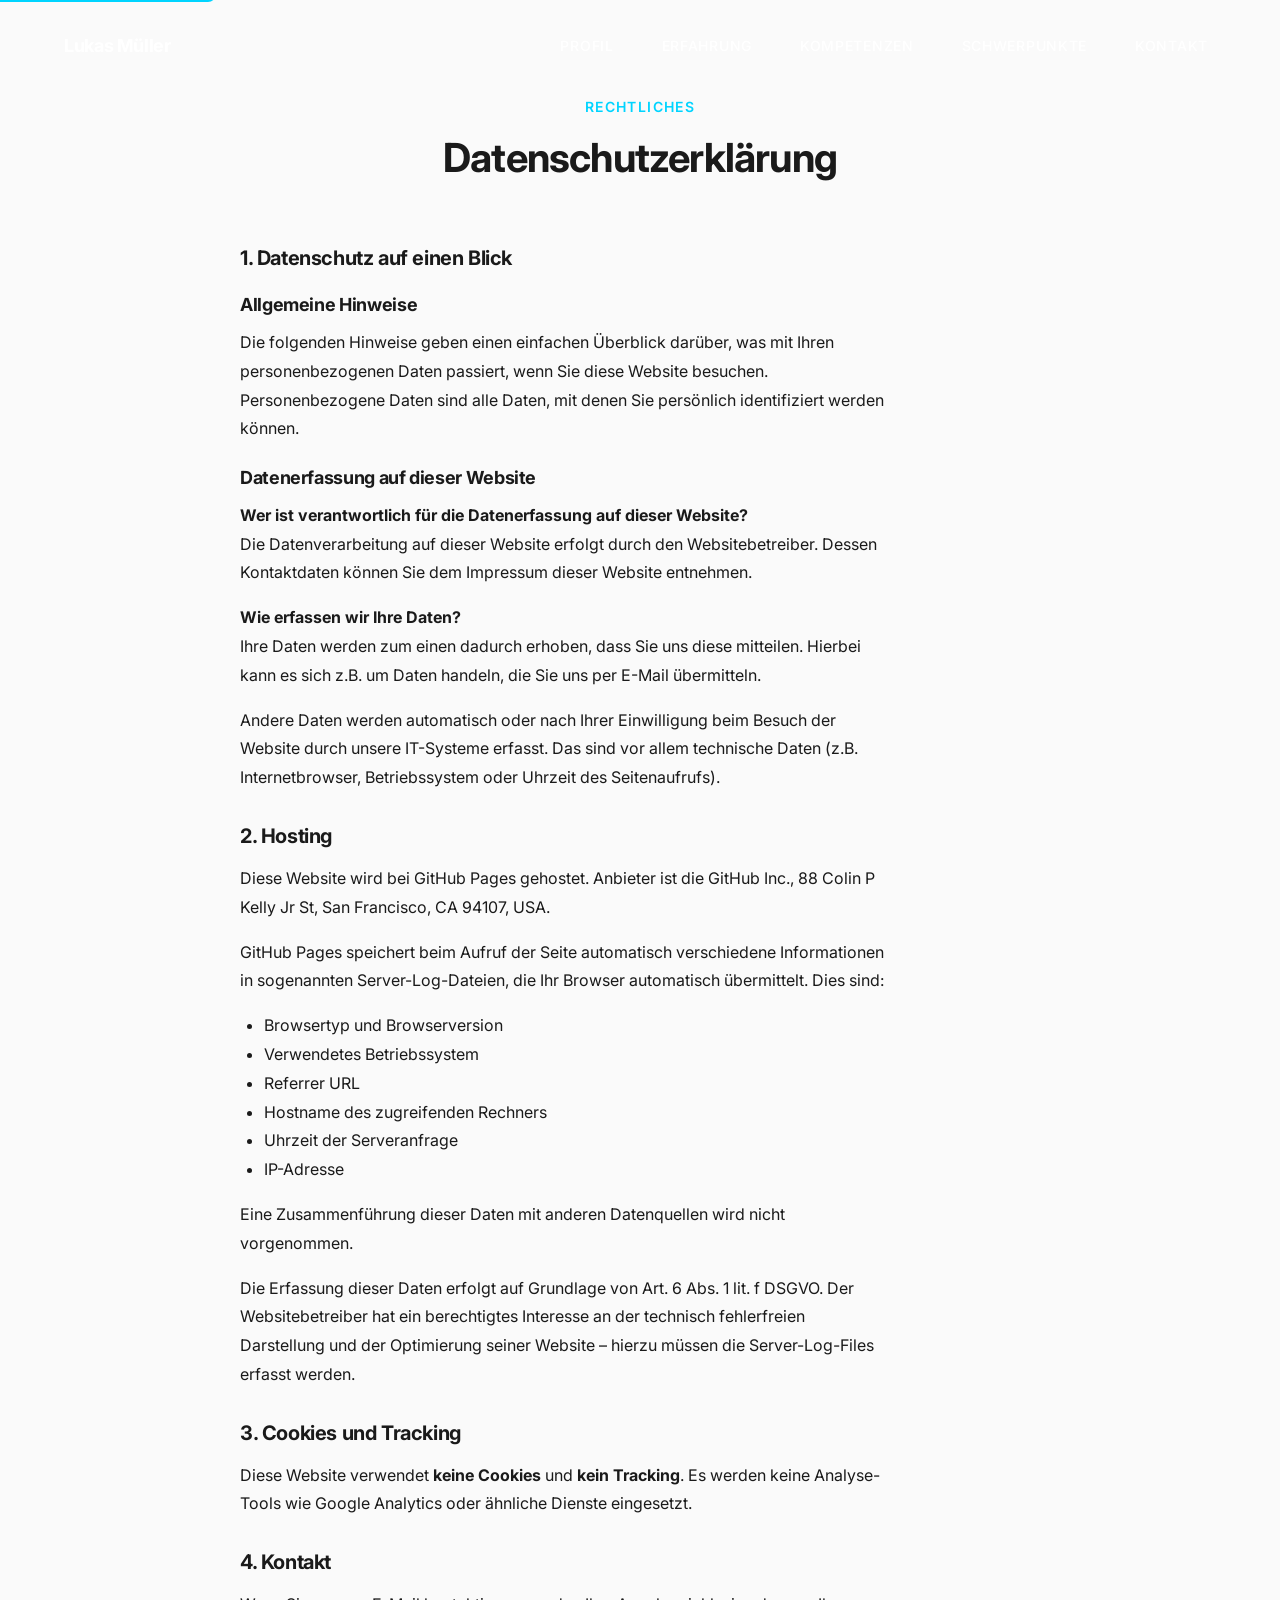
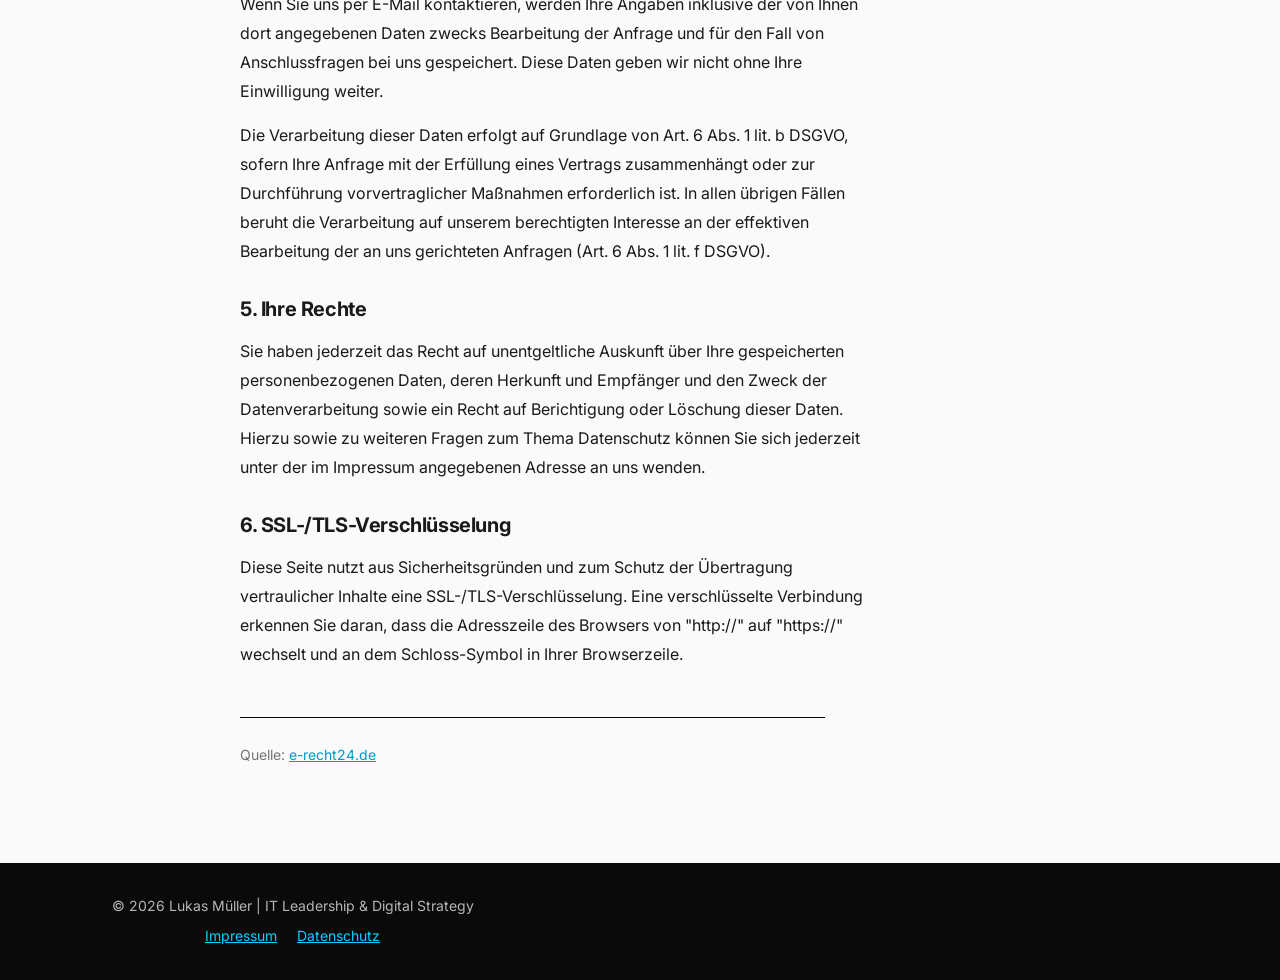
==== datenschutz.html @ f2d18e31 "Add: Impressum und Datenschutzerklärung mit Footer-Links" ====
<!DOCTYPE html>
<html lang="de">
<head>
  <meta charset="UTF-8">
  <meta name="viewport" content="width=device-width, initial-scale=1.0">
  <meta name="robots" content="noindex, follow">
  <title>Datenschutzerklärung | Lukas Müller</title>
  <link rel="preconnect" href="https://fonts.googleapis.com">
  <link rel="preconnect" href="https://fonts.gstatic.com" crossorigin>
  <link href="https://fonts.googleapis.com/css2?family=Inter:wght@300;400;500;600;700&display=swap" rel="stylesheet">
  <link rel="stylesheet" href="css/style.css">
</head>
<body>
  <a href="#main" class="skip-link">Zum Hauptinhalt springen</a>
  
  <!-- Navigation -->
  <nav class="nav" role="navigation" aria-label="Hauptnavigation">
    <div class="nav-container">
      <a href="index.html" class="nav-logo" aria-label="Lukas Müller - Zur Startseite">Lukas Müller</a>
      
      <button class="nav-toggle" aria-label="Menü öffnen" aria-expanded="false" aria-controls="nav-menu">
        <span></span>
        <span></span>
        <span></span>
      </button>
      
      <ul class="nav-links" id="nav-menu" role="menubar">
        <li role="none"><a href="index.html#about" role="menuitem">Profil</a></li>
        <li role="none"><a href="index.html#experience" role="menuitem">Erfahrung</a></li>
        <li role="none"><a href="index.html#skills" role="menuitem">Kompetenzen</a></li>
        <li role="none"><a href="index.html#projects" role="menuitem">Schwerpunkte</a></li>
        <li role="none"><a href="index.html#contact" role="menuitem">Kontakt</a></li>
      </ul>
    </div>
  </nav>

  <main id="main">
    <section class="section section-light" aria-labelledby="datenschutz-heading">
      <div class="section-container" style="max-width: 800px;">
        <div class="section-header reveal">
          <span class="section-label">Rechtliches</span>
          <h1 id="datenschutz-heading" class="section-title">Datenschutzerklärung</h1>
        </div>

        <div class="reveal" style="line-height: 1.8;">
          <h2 style="font-size: var(--font-size-xl); margin: var(--space-8) 0 var(--space-4);">1. Datenschutz auf einen Blick</h2>
          
          <h3 style="font-size: var(--font-size-lg); margin: var(--space-6) 0 var(--space-3);">Allgemeine Hinweise</h3>
          <p style="margin-bottom: var(--space-4);">
            Die folgenden Hinweise geben einen einfachen Überblick darüber, was mit Ihren personenbezogenen Daten passiert, wenn Sie diese Website besuchen. Personenbezogene Daten sind alle Daten, mit denen Sie persönlich identifiziert werden können.
          </p>

          <h3 style="font-size: var(--font-size-lg); margin: var(--space-6) 0 var(--space-3);">Datenerfassung auf dieser Website</h3>
          <p style="margin-bottom: var(--space-4);">
            <strong>Wer ist verantwortlich für die Datenerfassung auf dieser Website?</strong><br>
            Die Datenverarbeitung auf dieser Website erfolgt durch den Websitebetreiber. Dessen Kontaktdaten können Sie dem Impressum dieser Website entnehmen.
          </p>
          
          <p style="margin-bottom: var(--space-4);">
            <strong>Wie erfassen wir Ihre Daten?</strong><br>
            Ihre Daten werden zum einen dadurch erhoben, dass Sie uns diese mitteilen. Hierbei kann es sich z.B. um Daten handeln, die Sie uns per E-Mail übermitteln.
          </p>
          
          <p style="margin-bottom: var(--space-4);">
            Andere Daten werden automatisch oder nach Ihrer Einwilligung beim Besuch der Website durch unsere IT-Systeme erfasst. Das sind vor allem technische Daten (z.B. Internetbrowser, Betriebssystem oder Uhrzeit des Seitenaufrufs).
          </p>

          <h2 style="font-size: var(--font-size-xl); margin: var(--space-8) 0 var(--space-4);">2. Hosting</h2>
          
          <p style="margin-bottom: var(--space-4);">
            Diese Website wird bei GitHub Pages gehostet. Anbieter ist die GitHub Inc., 88 Colin P Kelly Jr St, San Francisco, CA 94107, USA.
          </p>
          
          <p style="margin-bottom: var(--space-4);">
            GitHub Pages speichert beim Aufruf der Seite automatisch verschiedene Informationen in sogenannten Server-Log-Dateien, die Ihr Browser automatisch übermittelt. Dies sind:
          </p>
          
          <ul style="margin-left: var(--space-6); margin-bottom: var(--space-4);">
            <li>Browsertyp und Browserversion</li>
            <li>Verwendetes Betriebssystem</li>
            <li>Referrer URL</li>
            <li>Hostname des zugreifenden Rechners</li>
            <li>Uhrzeit der Serveranfrage</li>
            <li>IP-Adresse</li>
          </ul>
          
          <p style="margin-bottom: var(--space-4);">
            Eine Zusammenführung dieser Daten mit anderen Datenquellen wird nicht vorgenommen.
          </p>
          
          <p style="margin-bottom: var(--space-4);">
            Die Erfassung dieser Daten erfolgt auf Grundlage von Art. 6 Abs. 1 lit. f DSGVO. Der Websitebetreiber hat ein berechtigtes Interesse an der technisch fehlerfreien Darstellung und der Optimierung seiner Website – hierzu müssen die Server-Log-Files erfasst werden.
          </p>

          <h2 style="font-size: var(--font-size-xl); margin: var(--space-8) 0 var(--space-4);">3. Cookies und Tracking</h2>
          
          <p style="margin-bottom: var(--space-4);">
            Diese Website verwendet <strong>keine Cookies</strong> und <strong>kein Tracking</strong>. Es werden keine Analyse-Tools wie Google Analytics oder ähnliche Dienste eingesetzt.
          </p>

          <h2 style="font-size: var(--font-size-xl); margin: var(--space-8) 0 var(--space-4);">4. Kontakt</h2>
          
          <p style="margin-bottom: var(--space-4);">
            Wenn Sie uns per E-Mail kontaktieren, werden Ihre Angaben inklusive der von Ihnen dort angegebenen Daten zwecks Bearbeitung der Anfrage und für den Fall von Anschlussfragen bei uns gespeichert. Diese Daten geben wir nicht ohne Ihre Einwilligung weiter.
          </p>
          
          <p style="margin-bottom: var(--space-4);">
            Die Verarbeitung dieser Daten erfolgt auf Grundlage von Art. 6 Abs. 1 lit. b DSGVO, sofern Ihre Anfrage mit der Erfüllung eines Vertrags zusammenhängt oder zur Durchführung vorvertraglicher Maßnahmen erforderlich ist. In allen übrigen Fällen beruht die Verarbeitung auf unserem berechtigten Interesse an der effektiven Bearbeitung der an uns gerichteten Anfragen (Art. 6 Abs. 1 lit. f DSGVO).
          </p>

          <h2 style="font-size: var(--font-size-xl); margin: var(--space-8) 0 var(--space-4);">5. Ihre Rechte</h2>
          
          <p style="margin-bottom: var(--space-4);">
            Sie haben jederzeit das Recht auf unentgeltliche Auskunft über Ihre gespeicherten personenbezogenen Daten, deren Herkunft und Empfänger und den Zweck der Datenverarbeitung sowie ein Recht auf Berichtigung oder Löschung dieser Daten. Hierzu sowie zu weiteren Fragen zum Thema Datenschutz können Sie sich jederzeit unter der im Impressum angegebenen Adresse an uns wenden.
          </p>

          <h2 style="font-size: var(--font-size-xl); margin: var(--space-8) 0 var(--space-4);">6. SSL-/TLS-Verschlüsselung</h2>
          
          <p style="margin-bottom: var(--space-4);">
            Diese Seite nutzt aus Sicherheitsgründen und zum Schutz der Übertragung vertraulicher Inhalte eine SSL-/TLS-Verschlüsselung. Eine verschlüsselte Verbindung erkennen Sie daran, dass die Adresszeile des Browsers von "http://" auf "https://" wechselt und an dem Schloss-Symbol in Ihrer Browserzeile.
          </p>

          <p style="margin-top: var(--space-12); padding-top: var(--space-6); border-top: 1px solid var(--color-bg-dark); font-size: var(--font-size-sm); color: var(--color-text-light-muted);">
            Quelle: <a href="https://www.e-recht24.de" target="_blank" rel="noopener noreferrer" style="color: var(--color-accent-dark);">e-recht24.de</a>
          </p>
        </div>
      </div>
    </section>
  </main>

  <!-- Footer -->
  <footer class="footer" role="contentinfo">
    <div class="container">
      <p>&copy; 2026 Lukas Müller | IT Leadership & Digital Strategy</p>
      <p style="margin-top: var(--space-2); font-size: var(--font-size-sm);">
        <a href="impressum.html" style="color: var(--color-accent); margin-right: var(--space-4);">Impressum</a>
        <a href="datenschutz.html" style="color: var(--color-accent);">Datenschutz</a>
      </p>
    </div>
  </footer>

  <script src="js/main.js"></script>
</body>
</html>
---- css/style.css ----
/**
 * Lukas Müller - Personal Website
 * Premium Tech Leadership Design
 * Dark/Light Mode, Scroll Animations, Modern Typography
 * No external dependencies
 */

/* === CSS VARIABLES & DESIGN TOKENS === */
:root {
  /* Colors - Dark Mode (Default Hero) */
  --color-bg-dark: #0a0a0a;
  --color-bg-dark-elevated: #141414;
  --color-text-dark: #ffffff;
  --color-text-dark-muted: rgba(255, 255, 255, 0.7);
  
  /* Colors - Light Mode (Content) */
  --color-bg-light: #fafafa;
  --color-bg-light-elevated: #ffffff;
  --color-text-light: #1a1a1a;
  --color-text-light-muted: rgba(26, 26, 26, 0.6);
  
  /* Accent Colors */
  --color-accent: #00d4ff;
  --color-accent-dark: #0099cc;
  --color-accent-light: #66e0ff;
  
  /* Gradients */
  --gradient-hero: linear-gradient(135deg, #0a0a0a 0%, #1a1a2e 50%, #0a0a0a 100%);
  --gradient-accent: linear-gradient(135deg, #00d4ff 0%, #0099cc 100%);
  
  /* Typography */
  --font-primary: 'Inter', -apple-system, BlinkMacSystemFont, 'Segoe UI', system-ui, sans-serif;
  --font-mono: 'JetBrains Mono', 'Fira Code', monospace;
  
  --font-size-xs: 0.75rem;
  --font-size-sm: 0.875rem;
  --font-size-base: 1rem;
  --font-size-lg: 1.125rem;
  --font-size-xl: 1.25rem;
  --font-size-2xl: 1.5rem;
  --font-size-3xl: 2rem;
  --font-size-4xl: 2.5rem;
  --font-size-5xl: 3.5rem;
  --font-size-6xl: 4.5rem;
  
  --font-weight-light: 300;
  --font-weight-regular: 400;
  --font-weight-medium: 500;
  --font-weight-semibold: 600;
  --font-weight-bold: 700;
  
  /* Spacing */
  --space-1: 0.25rem;
  --space-2: 0.5rem;
  --space-3: 0.75rem;
  --space-4: 1rem;
  --space-5: 1.25rem;
  --space-6: 1.5rem;
  --space-8: 2rem;
  --space-10: 2.5rem;
  --space-12: 3rem;
  --space-16: 4rem;
  --space-20: 5rem;
  --space-24: 6rem;
  
  /* Animation */
  --transition-fast: 0.15s ease;
  --transition-base: 0.3s ease;
  --transition-slow: 0.5s ease;
  --transition-slower: 0.8s ease;
  
  /* Shadows */
  --shadow-sm: 0 1px 2px rgba(0, 0, 0, 0.1);
  --shadow-md: 0 4px 6px rgba(0, 0, 0, 0.1);
  --shadow-lg: 0 10px 15px rgba(0, 0, 0, 0.1);
  --shadow-xl: 0 20px 25px rgba(0, 0, 0, 0.15);
  --shadow-glow: 0 0 30px rgba(0, 212, 255, 0.3);
  
  /* Layout */
  --max-width: 1200px;
  --border-radius: 0.5rem;
  --border-radius-lg: 1rem;
}

/* === RESET & BASE === */
*, *::before, *::after {
  box-sizing: border-box;
  margin: 0;
  padding: 0;
}

html {
  scroll-behavior: smooth;
  font-size: 16px;
}

@media (prefers-reduced-motion: reduce) {
  html {
    scroll-behavior: auto;
  }
  
  *, *::before, *::after {
    animation-duration: 0.01ms !important;
    animation-iteration-count: 1 !important;
    transition-duration: 0.01ms !important;
  }
}

/* === SKIP LINK === */
.skip-link {
  position: absolute;
  top: -40px;
  left: 0;
  background: var(--color-accent);
  color: var(--color-bg-dark);
  padding: 8px;
  text-decoration: none;
  z-index: 10000;
  font-weight: var(--font-weight-semibold);
  border-radius: 0 0 var(--border-radius) 0;
}

.skip-link:focus {
  top: 0;
  outline: 3px solid var(--color-accent);
  outline-offset: 0;
}

body {
  font-family: var(--font-primary);
  font-size: var(--font-size-base);
  line-height: 1.6;
  color: var(--color-text-light);
  background: var(--color-bg-light);
  overflow-x: hidden;
}

/* === TYPOGRAPHY === */
h1, h2, h3, h4, h5, h6 {
  font-weight: var(--font-weight-bold);
  line-height: 1.2;
  letter-spacing: -0.02em;
}

h1 { font-size: var(--font-size-6xl); }
h2 { font-size: var(--font-size-4xl); }
h3 { font-size: var(--font-size-3xl); }
h4 { font-size: var(--font-size-2xl); }

p {
  max-width: 65ch;
}

/* === NAVIGATION === */
.nav {
  position: fixed;
  top: 0;
  left: 0;
  right: 0;
  z-index: 1000;
  padding: var(--space-6) 0;
  transition: var(--transition-base);
  background: transparent;
}

.nav.scrolled {
  background: rgba(10, 10, 10, 0.9);
  backdrop-filter: blur(10px);
  padding: var(--space-4) 0;
}

.nav-container {
  max-width: var(--max-width);
  margin: 0 auto;
  padding: 0 var(--space-6);
  display: flex;
  justify-content: space-between;
  align-items: center;
}

.nav-logo {
  font-size: var(--font-size-lg);
  font-weight: var(--font-weight-bold);
  color: var(--color-text-dark);
  text-decoration: none;
  letter-spacing: -0.02em;
  min-height: 44px;
  display: inline-flex;
  align-items: center;
}

.nav-logo:focus-visible {
  outline: 2px solid var(--color-accent);
  outline-offset: 2px;
  border-radius: 2px;
}

.nav-links {
  display: flex;
  gap: var(--space-8);
  list-style: none;
}

.nav-links a {
  color: var(--color-text-dark);
  text-decoration: none;
  font-weight: var(--font-weight-medium);
  font-size: var(--font-size-sm);
  text-transform: uppercase;
  letter-spacing: 0.05em;
  transition: var(--transition-fast);
  position: relative;
  min-height: 44px;
  display: inline-flex;
  align-items: center;
  padding: var(--space-2);
}

.nav-links a:focus-visible {
  outline: 2px solid var(--color-accent);
  outline-offset: 2px;
  border-radius: 2px;
}

.nav-links a::after {
  content: '';
  position: absolute;
  bottom: -4px;
  left: 0;
  width: 0;
  height: 2px;
  background: var(--color-accent);
  transition: var(--transition-base);
}

.nav-links a:hover {
  color: var(--color-text-dark);
}

.nav-links a:hover::after {
  width: 100%;
}

/* Mobile Menu */
.nav-toggle {
  display: none;
  background: none;
  border: none;
  cursor: pointer;
  padding: var(--space-2);
}

.nav-toggle span {
  display: block;
  width: 24px;
  height: 2px;
  background: var(--color-text-dark);
  margin: 5px 0;
  transition: var(--transition-fast);
}

/* === HERO SECTION === */
.hero {
  min-height: 100vh;
  display: flex;
  align-items: center;
  justify-content: center;
  background: var(--gradient-hero);
  color: var(--color-text-dark);
  position: relative;
  overflow: hidden;
}

.hero::before {
  content: '';
  position: absolute;
  top: 0;
  left: 0;
  right: 0;
  bottom: 0;
  background: radial-gradient(circle at 50% 50%, rgba(0, 212, 255, 0.1) 0%, transparent 50%);
  pointer-events: none;
}

.hero-wordcloud {
  position: absolute;
  top: 0;
  left: 0;
  width: 100%;
  height: 100%;
  z-index: 0;
  opacity: 0.7;
  pointer-events: none;
}

.hero-content {
  text-align: center;
  padding: var(--space-24) var(--space-6);
  position: relative;
  z-index: 2;
}

.hero-greeting {
  font-size: var(--font-size-lg);
  color: var(--color-accent);
  font-weight: var(--font-weight-medium);
  margin-bottom: var(--space-4);
  opacity: 0;
  transform: translateY(20px);
  animation: fadeInUp 0.8s ease forwards;
}

.hero-name {
  font-size: var(--font-size-6xl);
  font-weight: var(--font-weight-bold);
  margin-bottom: var(--space-4);
  opacity: 0;
  transform: translateY(20px);
  animation: fadeInUp 0.8s ease 0.2s forwards;
}

.hero-title {
  font-size: var(--font-size-2xl);
  color: var(--color-text-dark-muted);
  font-weight: var(--font-weight-light);
  margin-bottom: var(--space-8);
  opacity: 0;
  transform: translateY(20px);
  animation: fadeInUp 0.8s ease 0.4s forwards;
}

.hero-cta {
  display: flex;
  gap: var(--space-4);
  justify-content: center;
  opacity: 0;
  transform: translateY(20px);
  animation: fadeInUp 0.8s ease 0.6s forwards;
}

/* === BUTTONS === */
.btn {
  display: inline-flex;
  align-items: center;
  gap: var(--space-2);
  padding: var(--space-4) var(--space-8);
  border-radius: var(--border-radius);
  font-weight: var(--font-weight-semibold);
  font-size: var(--font-size-sm);
  text-decoration: none;
  cursor: pointer;
  transition: all var(--transition-base);
  border: none;
  position: relative;
  overflow: hidden;
}

.btn-primary {
  background: var(--gradient-accent);
  color: var(--color-bg-dark);
}

.btn-primary:hover {
  transform: translateY(-2px);
  box-shadow: var(--shadow-glow);
}

.btn-secondary {
  background: transparent;
  color: var(--color-text-dark);
  border: 2px solid rgba(255, 255, 255, 0.3);
}

.btn-secondary:hover {
  border-color: var(--color-accent);
  color: var(--color-accent);
}

.btn:focus-visible {
  outline: 3px solid var(--color-accent);
  outline-offset: 2px;
  transform: translateY(-2px);
}

.btn-primary:focus-visible {
  box-shadow: 0 0 0 3px var(--color-accent-light);
}

.btn-secondary:focus-visible {
  border-color: var(--color-accent);
  color: var(--color-accent);
  background: rgba(0, 212, 255, 0.1);
}

/* === SECTIONS === */
.section {
  padding: var(--space-24) var(--space-6);
  position: relative;
}

.section-dark {
  background: var(--color-bg-dark);
  color: var(--color-text-dark);
}

.section-dark h1,
.section-dark h2,
.section-dark h3,
.section-dark h4,
.section-dark h5,
.section-dark h6 {
  color: var(--color-text-dark);
}

.section-dark p,
.section-dark span:not(.section-label),
.section-dark div {
  color: var(--color-text-dark);
}

.section-dark a:not(.btn) {
  color: var(--color-accent);
}

.section-dark a:not(.btn):hover {
  color: var(--color-accent-light);
}

.section-light {
  background: var(--color-bg-light);
  color: var(--color-text-light);
}

.section-light h1,
.section-light h2,
.section-light h3,
.section-light h4,
.section-light h5,
.section-light h6 {
  color: var(--color-text-light);
}

.section-light p,
.section-light span:not(.section-label),
.section-light div {
  color: var(--color-text-light);
}

.section-light a:not(.btn) {
  color: var(--color-accent-dark);
}

.section-light a:not(.btn):hover {
  color: var(--color-accent);
}

.section-dark .section-subtitle {
  color: var(--color-text-dark-muted);
}

.section-light .section-subtitle {
  color: var(--color-text-light-muted);
}

.section-container {
  max-width: var(--max-width);
  margin: 0 auto;
}

.section-header {
  margin-bottom: var(--space-16);
  text-align: center;
}

.section-label {
  font-size: var(--font-size-sm);
  font-weight: var(--font-weight-semibold);
  text-transform: uppercase;
  letter-spacing: 0.1em;
  color: var(--color-accent);
  margin-bottom: var(--space-4);
  display: block;
}

.section-title {
  font-size: var(--font-size-4xl);
  margin-bottom: var(--space-4);
}

.section-subtitle {
  font-size: var(--font-size-lg);
  color: var(--color-text-light-muted);
  max-width: 600px;
  margin: 0 auto;
}

/* === REVEAL ANIMATIONS === */
.reveal {
  opacity: 0;
  transform: translateY(30px);
  transition: opacity 0.8s ease, transform 0.8s ease;
}

.reveal.active,
.no-js .reveal {
  opacity: 1;
  transform: translateY(0);
}

.reveal-left {
  opacity: 0;
  transform: translateX(-30px);
  transition: opacity 0.8s ease, transform 0.8s ease;
}

.reveal-left.active,
.no-js .reveal-left {
  opacity: 1;
  transform: translateX(0);
}

.reveal-right {
  opacity: 0;
  transform: translateX(30px);
  transition: opacity 0.8s ease, transform 0.8s ease;
}

.reveal-right.active,
.no-js .reveal-right {
  opacity: 1;
  transform: translateX(0);
}

/* === ABOUT SECTION === */
.about-grid {
  display: grid;
  grid-template-columns: 1fr 2fr;
  gap: var(--space-16);
  align-items: start;
}

.about-image {
  position: relative;
}

.about-image-placeholder {
  width: 100%;
  aspect-ratio: 1;
  background: var(--color-bg-dark-elevated);
  border-radius: var(--border-radius-lg);
  display: flex;
  align-items: center;
  justify-content: center;
  font-size: var(--font-size-6xl);
  color: var(--color-text-dark-muted);
}

.about-text h3 {
  font-size: var(--font-size-2xl);
  margin-bottom: var(--space-4);
  color: var(--color-text-light);
}

.about-text p {
  color: var(--color-text-light-muted);
  margin-bottom: var(--space-6);
  line-height: 1.8;
}

.about-highlights {
  display: grid;
  grid-template-columns: repeat(3, 1fr);
  gap: var(--space-6);
  margin-top: var(--space-8);
}

.highlight-item {
  text-align: center;
  padding: var(--space-6);
  background: var(--color-bg-light-elevated);
  border-radius: var(--border-radius);
  box-shadow: var(--shadow-sm);
  transition: var(--transition-base);
}

.highlight-item:hover {
  transform: translateY(-4px);
  box-shadow: var(--shadow-md);
}

.highlight-number {
  font-size: var(--font-size-3xl);
  font-weight: var(--font-weight-bold);
  color: var(--color-accent);
  display: block;
  margin-bottom: var(--space-2);
}

.highlight-label {
  font-size: var(--font-size-sm);
  color: var(--color-text-light-muted);
  text-transform: uppercase;
  letter-spacing: 0.05em;
}

/* === TIMELINE === */
.timeline {
  position: relative;
  max-width: 800px;
  margin: 0 auto;
}

.timeline::before {
  content: '';
  position: absolute;
  left: 50%;
  transform: translateX(-50%);
  width: 2px;
  height: 100%;
  background: linear-gradient(to bottom, var(--color-accent), transparent);
}

.timeline-item {
  display: grid;
  grid-template-columns: 1fr 1fr;
  gap: var(--space-8);
  margin-bottom: var(--space-12);
  position: relative;
}

.timeline-item:nth-child(even) {
  direction: rtl;
}

.timeline-item:nth-child(even) > * {
  direction: ltr;
}

.timeline-content {
  background: var(--color-bg-light-elevated);
  padding: var(--space-6);
  border-radius: var(--border-radius);
  box-shadow: var(--shadow-sm);
  position: relative;
}

.timeline-content::before {
  content: '';
  position: absolute;
  width: 16px;
  height: 16px;
  background: var(--color-accent);
  border-radius: 50%;
  top: 50%;
  transform: translateY(-50%);
}

.timeline-item:nth-child(odd) .timeline-content::before {
  right: -44px;
}

.timeline-item:nth-child(even) .timeline-content::before {
  left: -44px;
}

.timeline-period {
  font-size: var(--font-size-sm);
  font-weight: var(--font-weight-semibold);
  color: var(--color-accent);
  text-transform: uppercase;
  letter-spacing: 0.05em;
  margin-bottom: var(--space-2);
}

.timeline-title {
  font-size: var(--font-size-xl);
  margin-bottom: var(--space-2);
  color: var(--color-text-light);
}

.timeline-company {
  font-size: var(--font-size-base);
  color: var(--color-text-light-muted);
  margin-bottom: var(--space-4);
}

.timeline-description {
  font-size: var(--font-size-sm);
  color: var(--color-text-light-muted);
  line-height: 1.7;
}

/* === TIMELINE DARK MODE FIXES === */
.section-dark .timeline-content {
  background: var(--color-bg-dark-elevated);
}

.section-dark .timeline-title {
  color: var(--color-text-dark);
}

.section-dark .timeline-company {
  color: var(--color-text-dark-muted);
}

.section-dark .timeline-description {
  color: var(--color-text-dark-muted);
}

/* === SKILLS === */
.skills-grid {
  display: grid;
  grid-template-columns: repeat(2, 1fr);
  gap: var(--space-8);
}

.skill-category {
  background: var(--color-bg-light-elevated);
  padding: var(--space-8);
  border-radius: var(--border-radius-lg);
  box-shadow: var(--shadow-sm);
}

.skill-category-title {
  font-size: var(--font-size-xl);
  margin-bottom: var(--space-6);
  color: var(--color-text-light);
  display: flex;
  align-items: center;
  gap: var(--space-3);
}

.skill-category-title::before {
  content: '';
  width: 8px;
  height: 8px;
  background: var(--color-accent);
  border-radius: 50%;
}

.skill-list {
  display: flex;
  flex-wrap: wrap;
  gap: var(--space-3);
}

.skill-item {
  background: var(--color-bg-light);
  padding: var(--space-3) var(--space-4);
  border-radius: 9999px;
  font-size: var(--font-size-sm);
  font-weight: var(--font-weight-medium);
  color: var(--color-text-light);
  border: 1px solid var(--color-bg-dark);
  transition: var(--transition-fast);
}

.skill-item:hover {
  border-color: var(--color-accent);
  color: var(--color-accent);
}

/* === PROJECTS === */
.projects-grid {
  display: grid;
  grid-template-columns: repeat(3, 1fr);
  gap: var(--space-6);
}

.project-card {
  background: var(--color-bg-light-elevated);
  border-radius: var(--border-radius-lg);
  overflow: hidden;
  box-shadow: var(--shadow-sm);
  transition: var(--transition-base);
}

.project-card:hover {
  transform: translateY(-8px);
  box-shadow: var(--shadow-xl);
}

.project-icon {
  height: 120px;
  background: var(--color-bg-dark);
  display: flex;
  align-items: center;
  justify-content: center;
  font-size: var(--font-size-4xl);
  color: var(--color-accent);
}

.project-content {
  padding: var(--space-6);
}

.project-title {
  font-size: var(--font-size-xl);
  margin-bottom: var(--space-2);
  color: var(--color-text-light);
}

.project-description {
  font-size: var(--font-size-sm);
  color: var(--color-text-light-muted);
  line-height: 1.6;
}

/* === CONTACT === */
.contact {
  background: var(--color-bg-dark);
  color: var(--color-text-dark);
  text-align: center;
}

.contact-title {
  font-size: var(--font-size-4xl);
  margin-bottom: var(--space-6);
}

.contact-text {
  font-size: var(--font-size-lg);
  color: var(--color-text-dark-muted);
  max-width: 600px;
  margin: 0 auto var(--space-8);
}

.contact-links {
  display: flex;
  gap: var(--space-4);
  justify-content: center;
  flex-wrap: wrap;
}

.contact-link {
  display: inline-flex;
  align-items: center;
  gap: var(--space-2);
  padding: var(--space-4) var(--space-6);
  background: rgba(255, 255, 255, 0.1);
  color: var(--color-text-dark);
  text-decoration: none;
  border-radius: var(--border-radius);
  font-weight: var(--font-weight-medium);
  transition: var(--transition-base);
}

.contact-link:hover {
  background: var(--color-accent);
  color: var(--color-bg-dark);
}

/* === FOOTER === */
.footer {
  background: var(--color-bg-dark);
  color: var(--color-text-dark-muted);
  padding: var(--space-8) 0;
  text-align: center;
  font-size: var(--font-size-sm);
}

/* === ANIMATIONS === */
@keyframes fadeInUp {
  from {
    opacity: 0;
    transform: translateY(20px);
  }
  to {
    opacity: 1;
    transform: translateY(0);
  }
}

@keyframes pulse {
  0%, 100% {
    opacity: 1;
  }
  50% {
    opacity: 0.5;
  }
}

@keyframes float {
  0%, 100% {
    transform: translateY(0);
  }
  50% {
    transform: translateY(-10px);
  }
}

/* === RESPONSIVE === */
@media (max-width: 1024px) {
  .about-grid {
    grid-template-columns: 1fr;
    gap: var(--space-8);
  }
  
  .about-image {
    max-width: 300px;
    margin: 0 auto;
  }
  
  .skills-grid {
    grid-template-columns: 1fr;
  }
  
  .projects-grid {
    grid-template-columns: repeat(2, 1fr);
  }
  
  .timeline::before {
    left: 20px;
  }
  
  .timeline-item {
    grid-template-columns: 1fr;
    padding-left: 60px;
  }
  
  .timeline-item:nth-child(even) {
    direction: ltr;
  }
  
  .timeline-content::before {
    left: -44px !important;
    right: auto !important;
  }
}

@media (max-width: 768px) {
  :root {
    --font-size-6xl: 3rem;
    --font-size-5xl: 2.5rem;
    --font-size-4xl: 2rem;
  }
  
  .nav-links {
    display: none;
    position: absolute;
    top: 100%;
    left: 0;
    right: 0;
    background: var(--color-bg-dark);
    flex-direction: column;
    padding: var(--space-6);
    gap: var(--space-4);
  }
  
  .nav-links.active {
    display: flex;
  }
  
  .nav-toggle {
    display: block;
  }
  
  .hero-cta {
    flex-direction: column;
    align-items: center;
  }
  
  .about-highlights {
    grid-template-columns: 1fr;
  }
  
  .projects-grid {
    grid-template-columns: 1fr;
  }
  
  .section {
    padding: var(--space-16) var(--space-4);
  }
}

/* === PRINT === */
@media print {
  .nav,
  .hero-cta,
  .contact-links {
    display: none;
  }
  
  .section {
    padding: var(--space-8) 0;
    page-break-inside: avoid;
  }
  
  body {
    font-size: 12pt;
    color: #000;
    background: #fff;
  }
}

/* === PRELOADER === */
.preloader {
  position: fixed;
  top: 0;
  left: 0;
  right: 0;
  bottom: 0;
  background: var(--color-bg-dark);
  display: flex;
  align-items: center;
  justify-content: center;
  z-index: 9999;
  transition: opacity 0.6s ease, visibility 0.6s ease;
}

.preloader.hidden {
  opacity: 0;
  visibility: hidden;
  pointer-events: none;
}

.preloader-content {
  text-align: center;
}

.preloader-icon {
  display: block;
  font-size: 3rem;
  font-family: 'Inter', monospace;
  font-weight: 700;
  color: var(--color-accent);
  margin-bottom: var(--space-4);
  animation: pulse 1.2s ease-in-out infinite;
  letter-spacing: -0.05em;
}

.preloader-text {
  font-size: var(--font-size-sm);
  color: var(--color-text-dark-muted);
  text-transform: uppercase;
  letter-spacing: 0.2em;
}

@keyframes pulse {
  0%, 100% { opacity: 1; transform: scale(1); }
  50% { opacity: 0.6; transform: scale(1.05); }
}
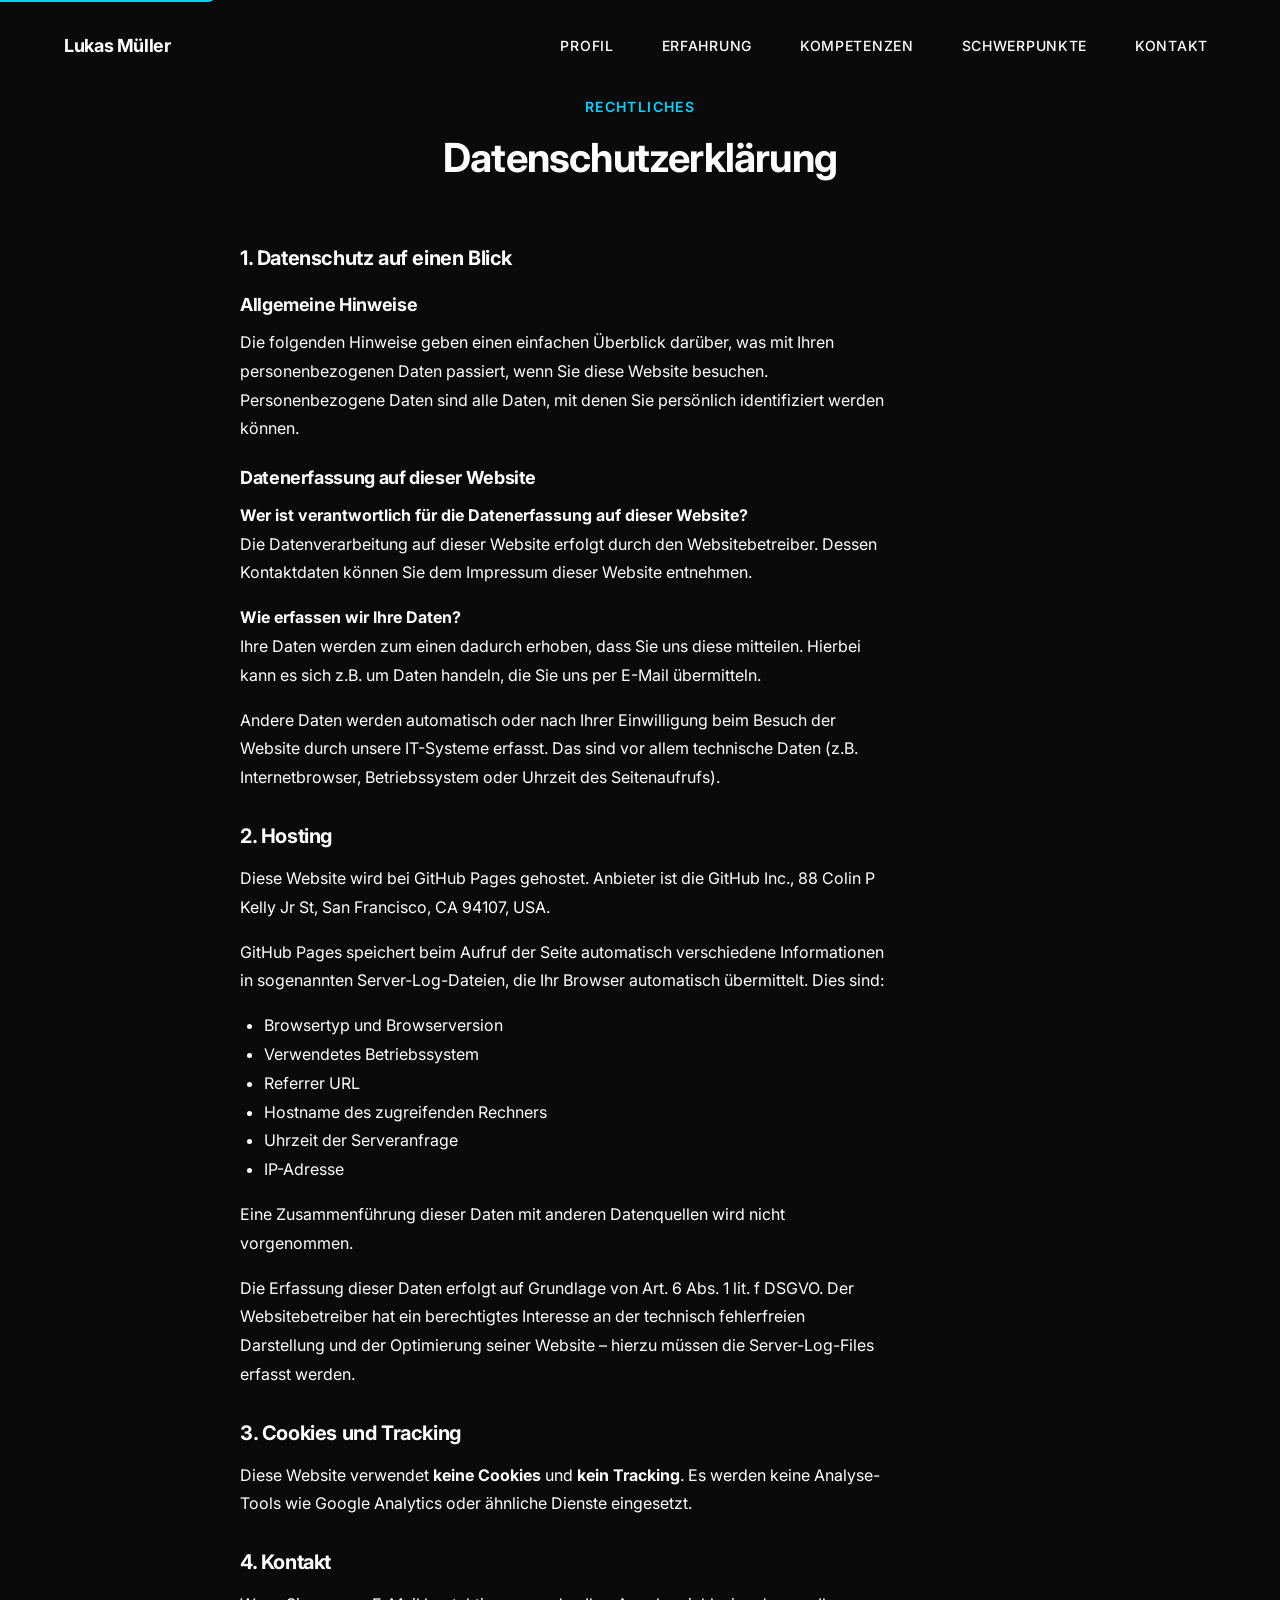
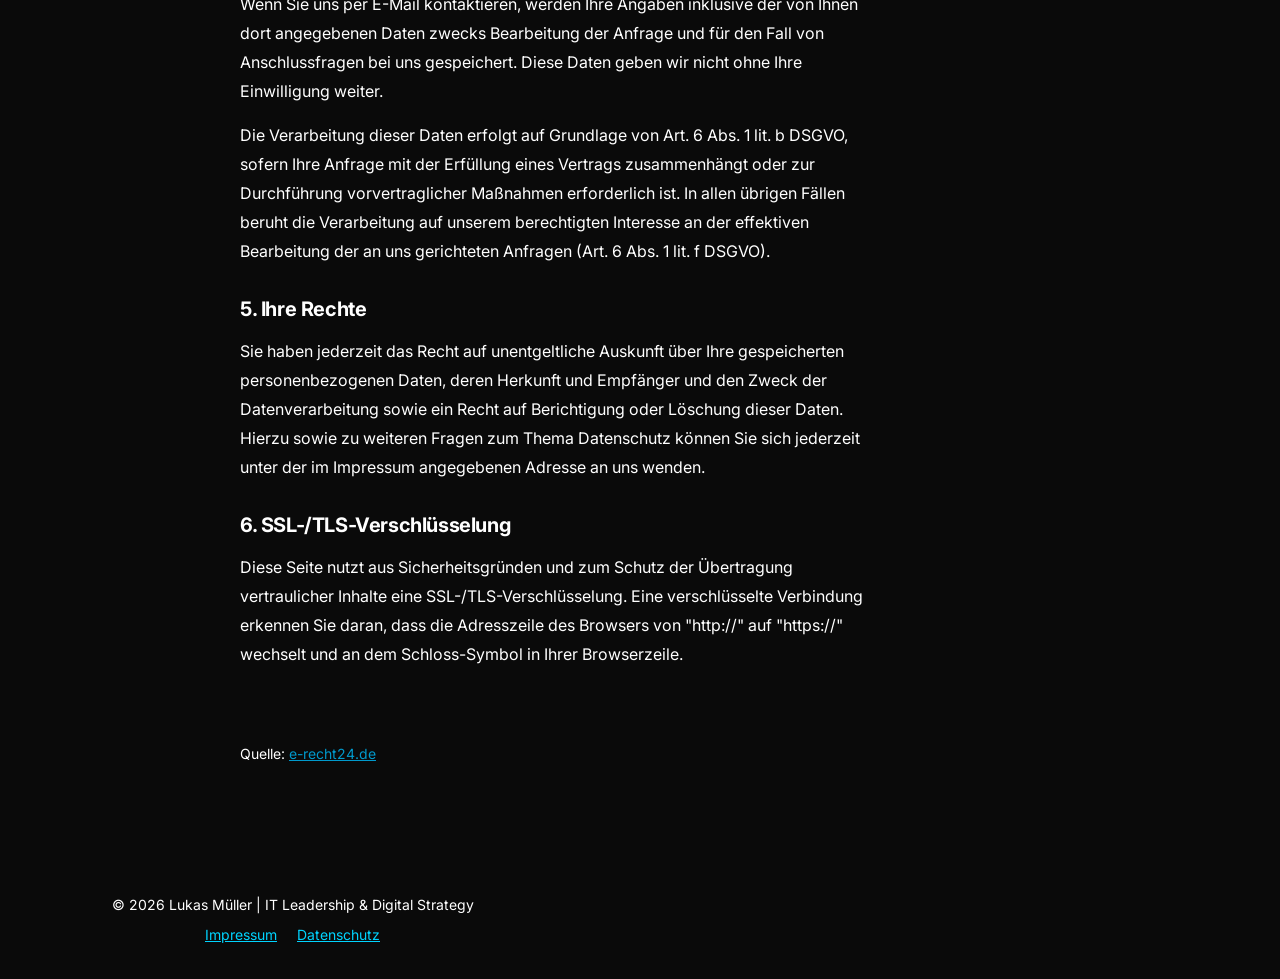
==== commit fb608aa6: "Fix: Dark Mode aktiviert für Impressum und Datenschutz" ====
--- a/datenschutz.html
+++ b/datenschutz.html
@@ -10,7 +10,7 @@
   <link href="https://fonts.googleapis.com/css2?family=Inter:wght@300;400;500;600;700&display=swap" rel="stylesheet">
   <link rel="stylesheet" href="css/style.css">
 </head>
-<body>
+<body data-theme="dark">
   <a href="#main" class="skip-link">Zum Hauptinhalt springen</a>
   
   <!-- Navigation -->
--- a/css/style.css
+++ b/css/style.css
@@ -7,17 +7,12 @@
 
 /* === CSS VARIABLES & DESIGN TOKENS === */
 :root {
-  /* Colors - Dark Mode (Default Hero) */
-  --color-bg-dark: #0a0a0a;
+  /* Theme-aware Variables (Default: Auto/System) */
+  --color-bg: #fafafa;
+  --color-bg-elevated: #ffffff;
+  --color-text: #1a1a1a;
+  --color-text-muted: rgba(26, 26, 26, 0.6);
   --color-bg-dark-elevated: #141414;
-  --color-text-dark: #ffffff;
-  --color-text-dark-muted: rgba(255, 255, 255, 0.7);
-  
-  /* Colors - Light Mode (Content) */
-  --color-bg-light: #fafafa;
-  --color-bg-light-elevated: #ffffff;
-  --color-text-light: #1a1a1a;
-  --color-text-light-muted: rgba(26, 26, 26, 0.6);
   
   /* Accent Colors */
   --color-accent: #00d4ff;
@@ -25,7 +20,7 @@
   --color-accent-light: #66e0ff;
   
   /* Gradients */
-  --gradient-hero: linear-gradient(135deg, #0a0a0a 0%, #1a1a2e 50%, #0a0a0a 100%);
+  --gradient-hero: linear-gradient(135deg, #fafafa 0%, #f0f0f5 50%, #fafafa 100%);
   --gradient-accent: linear-gradient(135deg, #00d4ff 0%, #0099cc 100%);
   
   /* Typography */
@@ -82,6 +77,52 @@
   --border-radius-lg: 1rem;
 }
 
+/* === DARK MODE === */
+[data-theme="dark"] {
+  --color-bg: #0a0a0a;
+  --color-bg-elevated: #141414;
+  --color-text: #ffffff;
+  --color-text-muted: rgba(255, 255, 255, 0.7);
+  --gradient-hero: linear-gradient(135deg, #0a0a0a 0%, #1a1a2e 50%, #0a0a0a 100%);
+  --shadow-sm: 0 1px 2px rgba(0, 0, 0, 0.3);
+  --shadow-md: 0 4px 6px rgba(0, 0, 0, 0.4);
+  --shadow-lg: 0 10px 15px rgba(0, 0, 0, 0.5);
+  --shadow-xl: 0 20px 25px rgba(0, 0, 0, 0.6);
+}
+
+/* === LIGHT MODE === */
+[data-theme="light"] {
+  --color-bg: #fafafa;
+  --color-bg-elevated: #ffffff;
+  --color-text: #1a1a1a;
+  --color-text-muted: rgba(26, 26, 26, 0.6);
+  --gradient-hero: linear-gradient(135deg, #fafafa 0%, #f0f0f5 50%, #fafafa 100%);
+  --shadow-sm: 0 1px 2px rgba(0, 0, 0, 0.1);
+  --shadow-md: 0 4px 6px rgba(0, 0, 0, 0.1);
+  --shadow-lg: 0 10px 15px rgba(0, 0, 0, 0.1);
+  --shadow-xl: 0 20px 25px rgba(0, 0, 0, 0.15);
+}
+
+/* === SYSTEM PREFERENCE (Default) === */
+@media (prefers-color-scheme: dark) {
+  :root:not([data-theme="light"]) {
+    --color-bg: #0a0a0a;
+    --color-bg-elevated: #141414;
+    --color-text: #ffffff;
+    --color-text-muted: rgba(255, 255, 255, 0.7);
+    --gradient-hero: linear-gradient(135deg, #0a0a0a 0%, #1a1a2e 50%, #0a0a0a 100%);
+    --shadow-sm: 0 1px 2px rgba(0, 0, 0, 0.3);
+    --shadow-md: 0 4px 6px rgba(0, 0, 0, 0.4);
+    --shadow-lg: 0 10px 15px rgba(0, 0, 0, 0.5);
+    --shadow-xl: 0 20px 25px rgba(0, 0, 0, 0.6);
+    }
+}
+
+:root {
+  --border-radius: 0.5rem;
+  --border-radius-lg: 1rem;
+}
+
 /* === RESET & BASE === */
 *, *::before, *::after {
   box-sizing: border-box;
@@ -130,8 +171,8 @@
   font-family: var(--font-primary);
   font-size: var(--font-size-base);
   line-height: 1.6;
-  color: var(--color-text-light);
-  background: var(--color-bg-light);
+  color: var(--color-text);
+  background: var(--color-bg);
   overflow-x: hidden;
 }
 
@@ -399,8 +440,8 @@
 }
 
 .section-dark {
-  background: var(--color-bg-dark);
-  color: var(--color-text-dark);
+  background: var(--color-bg);
+  color: var(--color-text);
 }
 
 .section-dark h1,
@@ -409,13 +450,13 @@
 .section-dark h4,
 .section-dark h5,
 .section-dark h6 {
-  color: var(--color-text-dark);
+  color: var(--color-text);
 }
 
 .section-dark p,
 .section-dark span:not(.section-label),
 .section-dark div {
-  color: var(--color-text-dark);
+  color: var(--color-text);
 }
 
 .section-dark a:not(.btn) {
@@ -426,9 +467,13 @@
   color: var(--color-accent-light);
 }
 
+.section-dark .section-subtitle {
+  color: var(--color-text-muted);
+}
+
 .section-light {
-  background: var(--color-bg-light);
-  color: var(--color-text-light);
+  background: var(--color-bg);
+  color: var(--color-text);
 }
 
 .section-light h1,
@@ -437,29 +482,25 @@
 .section-light h4,
 .section-light h5,
 .section-light h6 {
-  color: var(--color-text-light);
+  color: var(--color-text);
 }
 
 .section-light p,
 .section-light span:not(.section-label),
 .section-light div {
-  color: var(--color-text-light);
+  color: var(--color-text);
 }
 
 .section-light a:not(.btn) {
-  color: var(--color-accent-dark);
+  color: var(--color-accent);
 }
 
 .section-light a:not(.btn):hover {
-  color: var(--color-accent);
-}
-
-.section-dark .section-subtitle {
-  color: var(--color-text-dark-muted);
-}
-
-.section-light .section-subtitle {
-  color: var(--color-text-light-muted);
+  color: var(--color-accent-light);
+}
+
+.section-subtitle {
+  color: var(--color-text-muted);
 }
 
 .section-container {
@@ -546,23 +587,23 @@
 .about-image-placeholder {
   width: 100%;
   aspect-ratio: 1;
-  background: var(--color-bg-dark-elevated);
+  background: var(--color-bg-elevated);
   border-radius: var(--border-radius-lg);
   display: flex;
   align-items: center;
   justify-content: center;
   font-size: var(--font-size-6xl);
-  color: var(--color-text-dark-muted);
+  color: var(--color-text-muted);
 }
 
 .about-text h3 {
   font-size: var(--font-size-2xl);
   margin-bottom: var(--space-4);
-  color: var(--color-text-light);
+  color: var(--color-text);
 }
 
 .about-text p {
-  color: var(--color-text-light-muted);
+  color: var(--color-text-muted);
   margin-bottom: var(--space-6);
   line-height: 1.8;
 }
@@ -577,9 +618,10 @@
 .highlight-item {
   text-align: center;
   padding: var(--space-6);
-  background: var(--color-bg-light-elevated);
+  background: var(--color-bg-elevated);
   border-radius: var(--border-radius);
   box-shadow: var(--shadow-sm);
+  border: 1px solid var(--color-text-muted);
   transition: var(--transition-base);
 }
 
@@ -594,6 +636,13 @@
   color: var(--color-accent);
   display: block;
   margin-bottom: var(--space-2);
+}
+
+.highlight-label {
+  font-size: var(--font-size-sm);
+  color: var(--color-text-muted);
+  text-transform: uppercase;
+  letter-spacing: 0.05em;
 }
 
 .highlight-label {
@@ -675,36 +724,27 @@
 .timeline-title {
   font-size: var(--font-size-xl);
   margin-bottom: var(--space-2);
-  color: var(--color-text-light);
+  color: var(--color-text);
 }
 
 .timeline-company {
   font-size: var(--font-size-base);
-  color: var(--color-text-light-muted);
+  color: var(--color-text-muted);
   margin-bottom: var(--space-4);
 }
 
 .timeline-description {
   font-size: var(--font-size-sm);
-  color: var(--color-text-light-muted);
+  color: var(--color-text-muted);
   line-height: 1.7;
 }
 
-/* === TIMELINE DARK MODE FIXES === */
-.section-dark .timeline-content {
-  background: var(--color-bg-dark-elevated);
-}
-
-.section-dark .timeline-title {
-  color: var(--color-text-dark);
-}
-
-.section-dark .timeline-company {
-  color: var(--color-text-dark-muted);
-}
-
-.section-dark .timeline-description {
-  color: var(--color-text-dark-muted);
+.timeline-content {
+  background: var(--color-bg-elevated);
+  padding: var(--space-6);
+  border-radius: var(--border-radius);
+  box-shadow: var(--shadow-sm);
+  position: relative;
 }
 
 /* === SKILLS === */
@@ -1040,3 +1080,62 @@
   0%, 100% { opacity: 1; transform: scale(1); }
   50% { opacity: 0.6; transform: scale(1.05); }
 }
+
+/* === THEME TOGGLE === */
+.theme-toggle {
+  background: none;
+  border: 2px solid var(--color-accent);
+  border-radius: var(--border-radius);
+  padding: var(--space-2) var(--space-3);
+  cursor: pointer;
+  font-size: var(--font-size-lg);
+  transition: var(--transition-base);
+  display: flex;
+  align-items: center;
+  justify-content: center;
+  min-height: 44px;
+  min-width: 44px;
+}
+
+.theme-toggle:hover {
+  background: var(--color-accent);
+  transform: scale(1.05);
+}
+
+.theme-toggle:focus-visible {
+  outline: 3px solid var(--color-accent);
+  outline-offset: 2px;
+}
+
+/* Show/hide icons based on current theme */
+[data-theme="light"] .theme-icon-dark,
+[data-theme="dark"] .theme-icon-light {
+  display: none;
+}
+
+[data-theme="light"] .theme-icon-light,
+[data-theme="dark"] .theme-icon-dark {
+  display: inline;
+}
+
+/* Mobile: adjust toggle position */
+@media (max-width: 768px) {
+  .theme-toggle {
+    padding: var(--space-1) var(--space-2);
+    font-size: var(--font-size-base);
+  }
+}
+
+/* Smooth theme transitions */
+body {
+  transition: background-color var(--transition-base), color var(--transition-base);
+}
+
+.section,
+.timeline-content,
+.skill-category,
+.project-card,
+.highlight-item,
+.about-image-placeholder {
+  transition: background-color var(--transition-base), color var(--transition-base), box-shadow var(--transition-base);
+}
